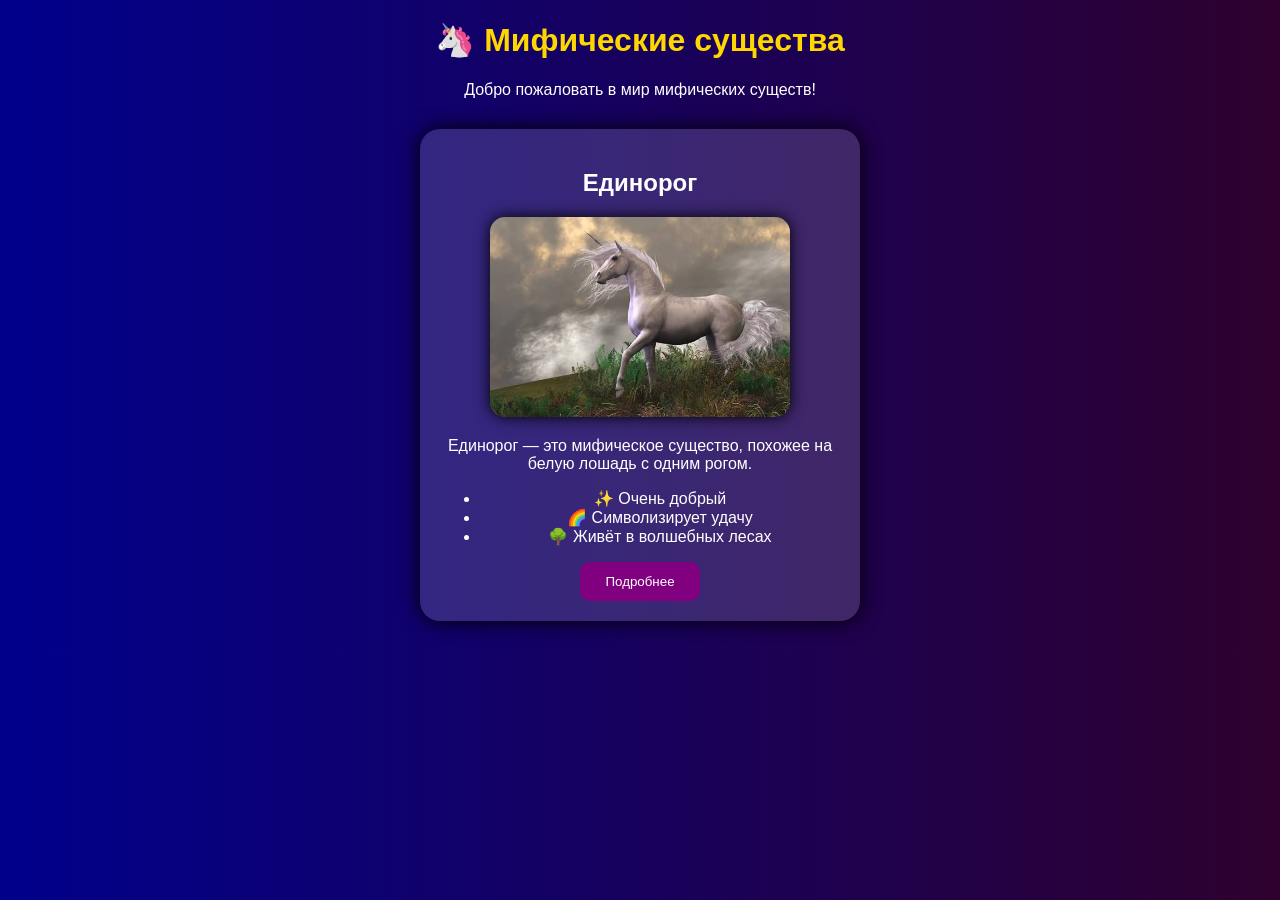
==== index.html @ eb00fedf "Add files via upload" ====
<!DOCTYPE html>
<html lang="ru">

<head>
    <meta charset="UTF-8">
    <title>Мифические существа</title>
    <link rel="stylesheet" href="style.css">
</head>

<body>

    <h1>🦄 Мифические существа</h1>

    <p>Добро пожаловать в мир мифических существ!</p>

    <div class="card">
        <h2>Единорог</h2>

        <img src="unicorn.jpg" alt="Единорог" width="300">

        <p>
            Единорог — это мифическое существо, похожее на белую лошадь с одним рогом.
        </p>

        <ul>
            <li>✨ Очень добрый</li>
            <li>🌈 Символизирует удачу</li>
            <li>🌳 Живёт в волшебных лесах</li>
        </ul>

        <button>Подробнее</button>
    </div>

</body>

</html>
---- style.css ----
body {
    background: linear-gradient(to right, darkblue, rgb(46, 1, 46));
    color: white;
    font-family: Arial, sans-serif;
    text-align: center;
}

h1 {
    color: gold;
    transition: 0.5s;
}

h1:hover {
    color: yellow;
    transform: scale(1.1);
}

.card {
    width: 400px;
    margin: 30px auto;
    padding: 20px;
    border-radius: 20px;
    background-color: rgba(255, 255, 255, 0.15);
    box-shadow: 0 0 20px black;
}

img {
    width: 300px;
    border-radius: 15px;
    box-shadow: 0 0 15px black;
    transition: 0.5s;
}

img:hover {
    transform: scale(1.05);
}

button {
    background-color: purple;
    color: white;
    border: none;
    padding: 12px 25px;
    border-radius: 10px;
    cursor: pointer;
    transition: 0.5s;
}

button:hover {
    background-color: blue;
    transform: scale(1.1);
}
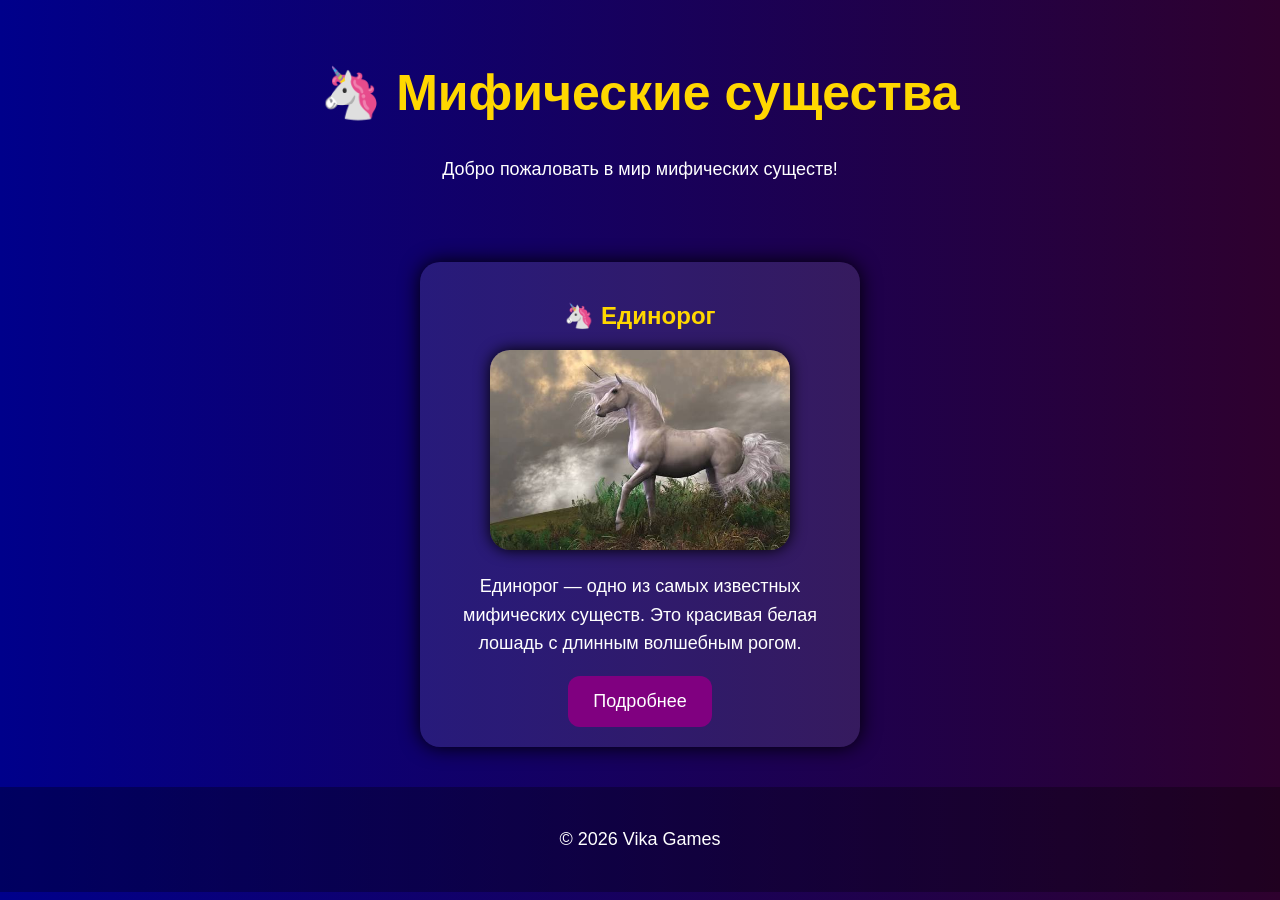
==== commit aea0ea79: "Add files via upload" ====
--- a/index.html
+++ b/index.html
@@ -3,33 +3,45 @@
 
 <head>
     <meta charset="UTF-8">
+    <meta name="viewport" content="width=device-width, initial-scale=1.0">
     <title>Мифические существа</title>
     <link rel="stylesheet" href="style.css">
 </head>
 
 <body>
 
+<header>
     <h1>🦄 Мифические существа</h1>
 
     <p>Добро пожаловать в мир мифических существ!</p>
+</header>
 
-    <div class="card">
-        <h2>Единорог</h2>
+<main>
 
-        <img src="unicorn.jpg" alt="Единорог" width="300">
+<div class="card">
 
-        <p>
-            Единорог — это мифическое существо, похожее на белую лошадь с одним рогом.
-        </p>
+    <h2>🦄 Единорог</h2>
 
-        <ul>
-            <li>✨ Очень добрый</li>
-            <li>🌈 Символизирует удачу</li>
-            <li>🌳 Живёт в волшебных лесах</li>
-        </ul>
+    <img src="unicorn.jpg" alt="Единорог">
 
+    <p>
+        Единорог — одно из самых известных мифических существ.
+        Это красивая белая лошадь с длинным волшебным рогом.
+    </p>
+
+    <a href="unicorn.html">
         <button>Подробнее</button>
-    </div>
+    </a>
+
+</div>
+
+</main>
+
+<footer>
+
+<p>© 2026 Vika Games</p>
+
+</footer>
 
 </body>
 
--- a/style.css
+++ b/style.css
@@ -2,11 +2,18 @@
     background: linear-gradient(to right, darkblue, rgb(46, 1, 46));
     color: white;
     font-family: Arial, sans-serif;
+    margin: 0;
+    padding: 0;
+}
+
+header {
     text-align: center;
+    padding: 30px;
 }
 
 h1 {
     color: gold;
+    font-size: 50px;
     transition: 0.5s;
 }
 
@@ -15,19 +22,29 @@
     transform: scale(1.1);
 }
 
+h2 {
+    color: gold;
+}
+
+p {
+    font-size: 18px;
+    line-height: 1.6;
+}
+
 .card {
     width: 400px;
     margin: 30px auto;
     padding: 20px;
+    background-color: rgba(255, 255, 255, 0.1);
     border-radius: 20px;
-    background-color: rgba(255, 255, 255, 0.15);
-    box-shadow: 0 0 20px black;
+    box-shadow: 0px 0px 20px black;
+    text-align: center;
 }
 
 img {
     width: 300px;
-    border-radius: 15px;
-    box-shadow: 0 0 15px black;
+    border-radius: 20px;
+    box-shadow: 0px 0px 15px black;
     transition: 0.5s;
 }
 
@@ -39,13 +56,21 @@
     background-color: purple;
     color: white;
     border: none;
-    padding: 12px 25px;
-    border-radius: 10px;
+    border-radius: 12px;
+    padding: 15px 25px;
     cursor: pointer;
     transition: 0.5s;
+    font-size: 18px;
 }
 
 button:hover {
     background-color: blue;
     transform: scale(1.1);
+}
+
+footer {
+    text-align: center;
+    padding: 20px;
+    margin-top: 40px;
+    background-color: rgba(0, 0, 0, 0.3);
 }
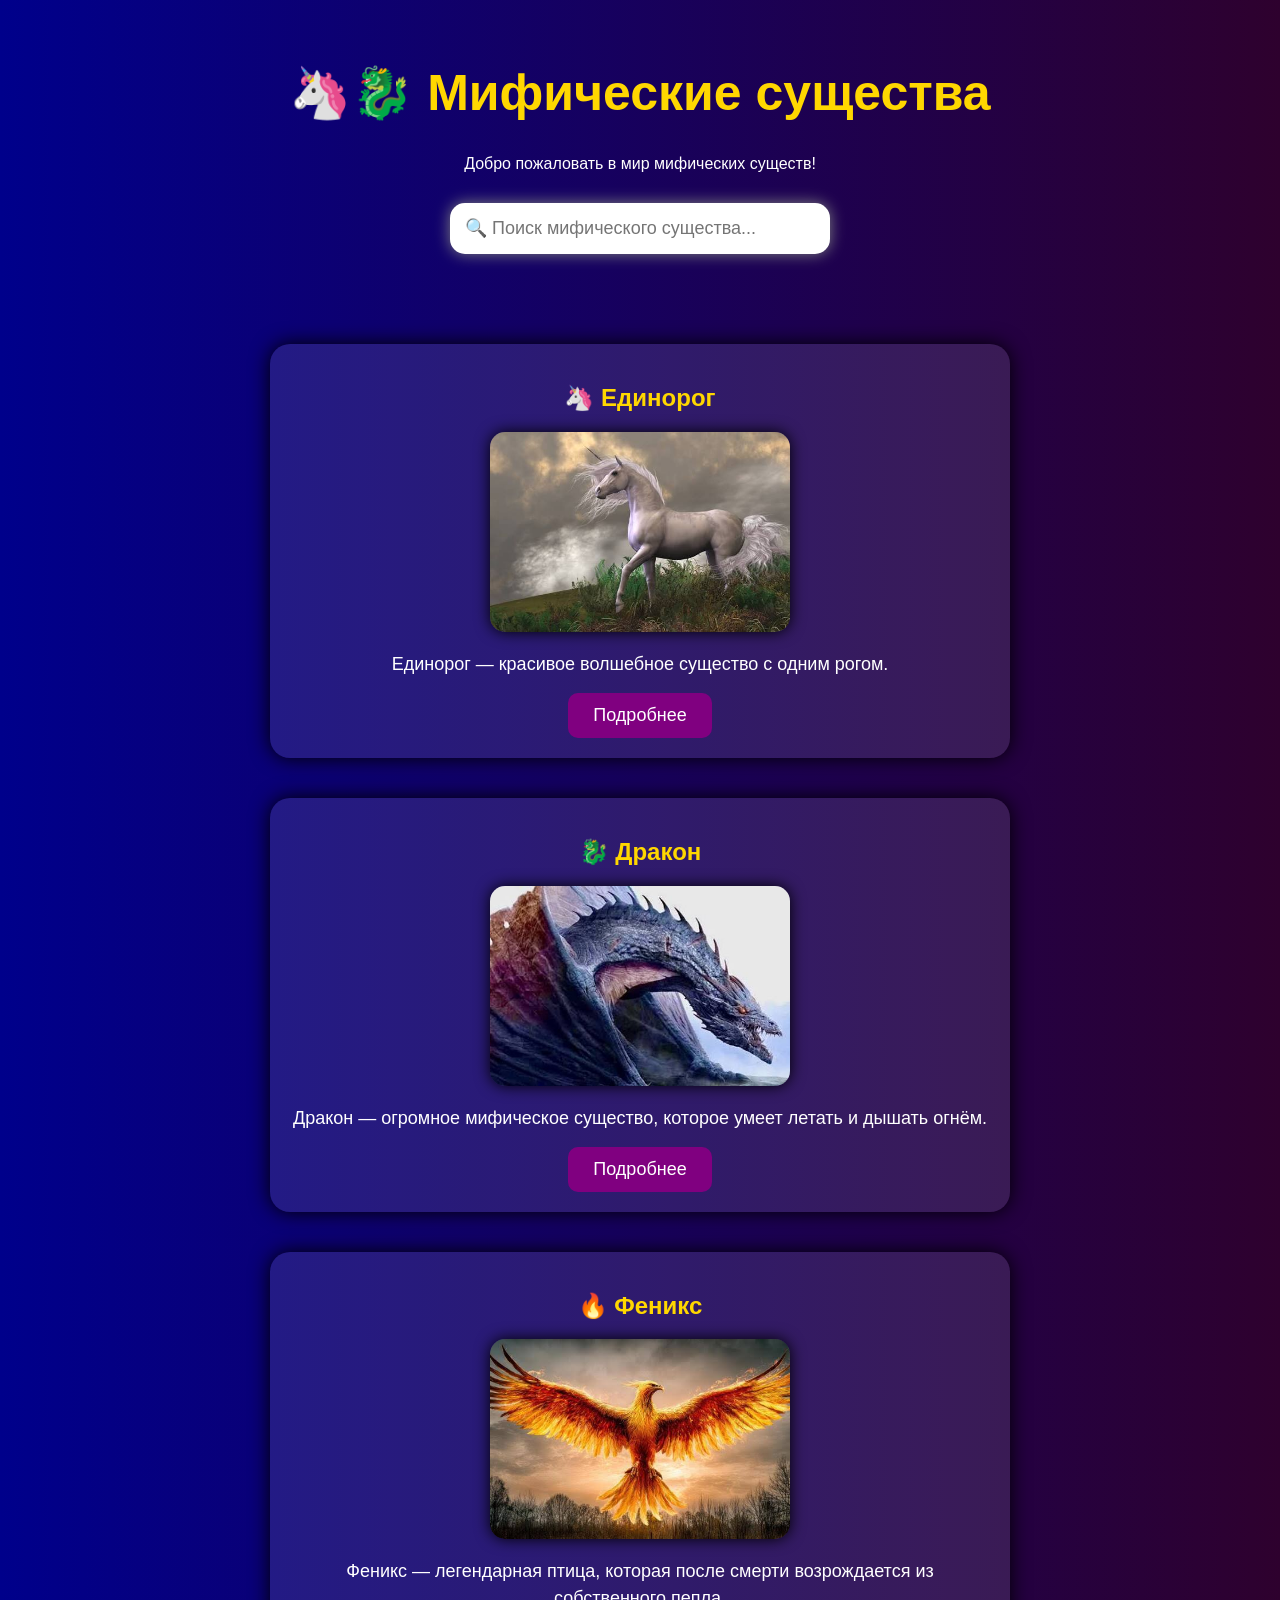
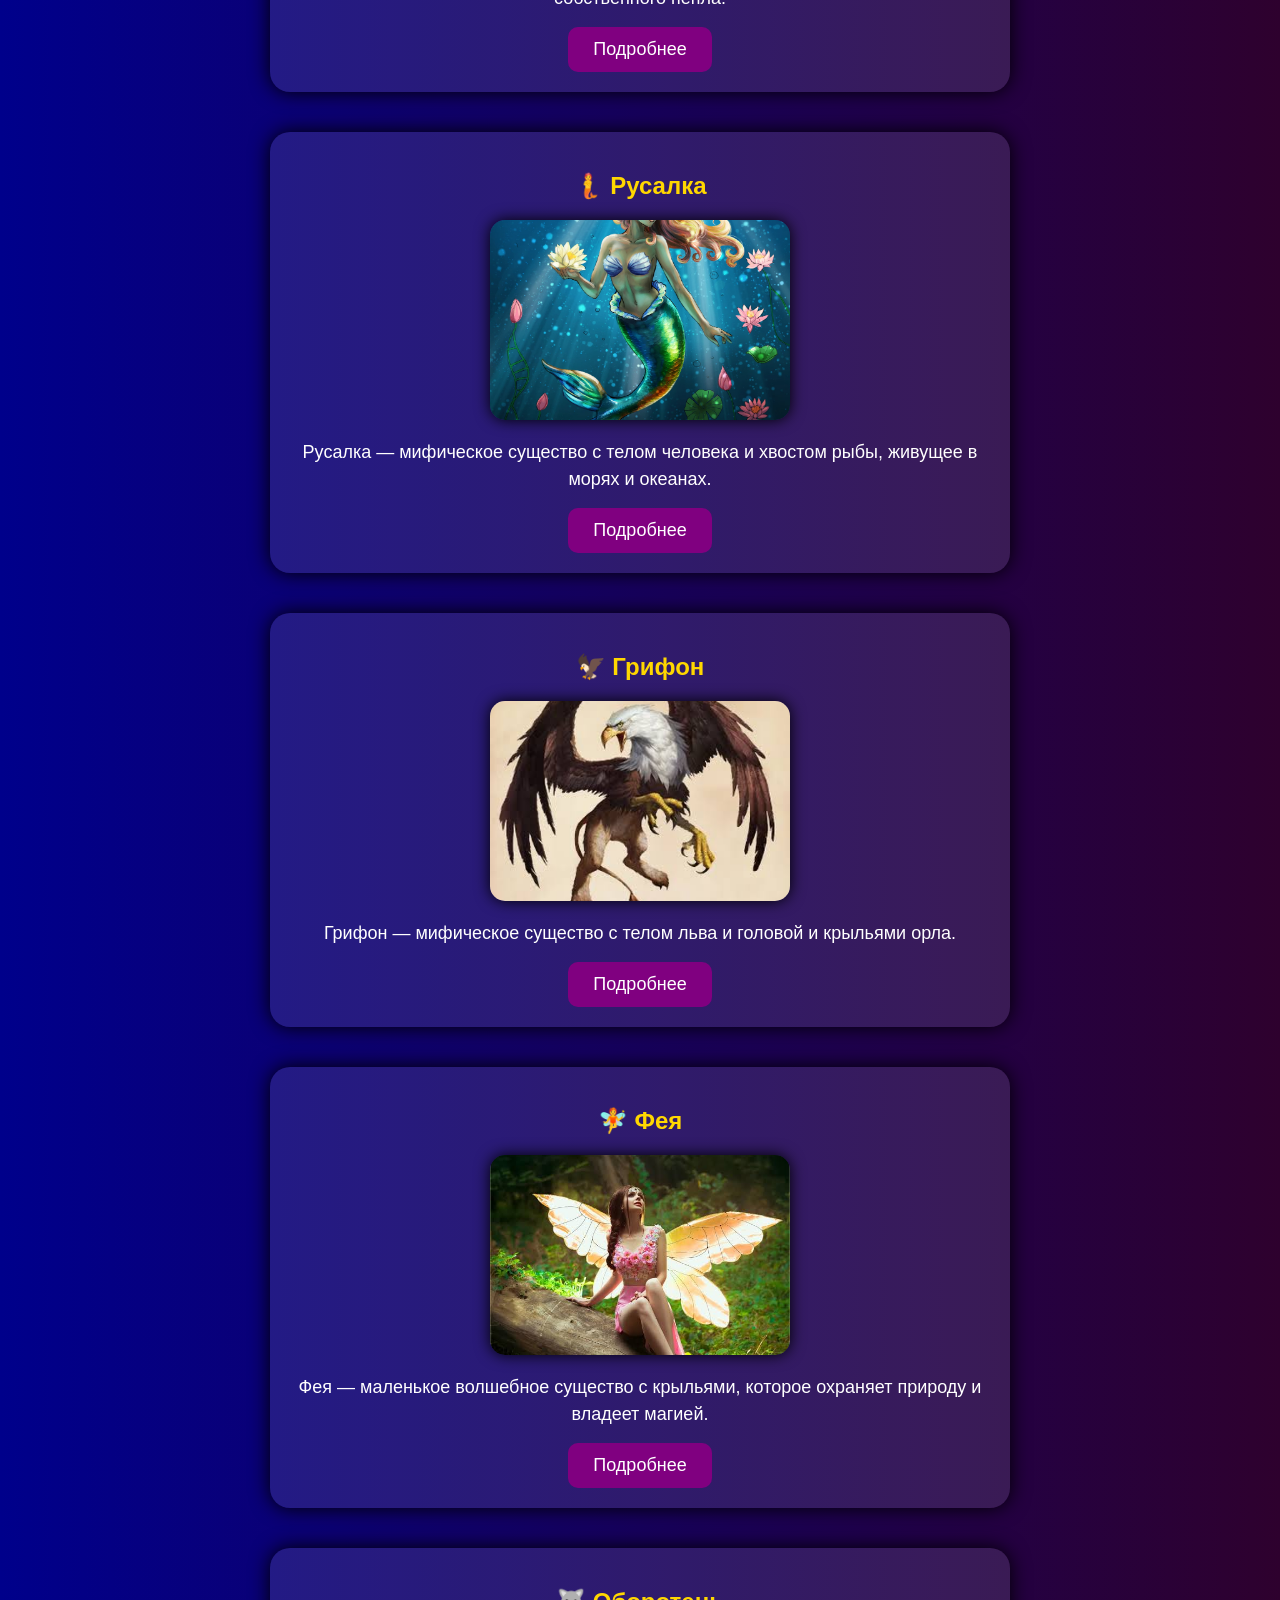
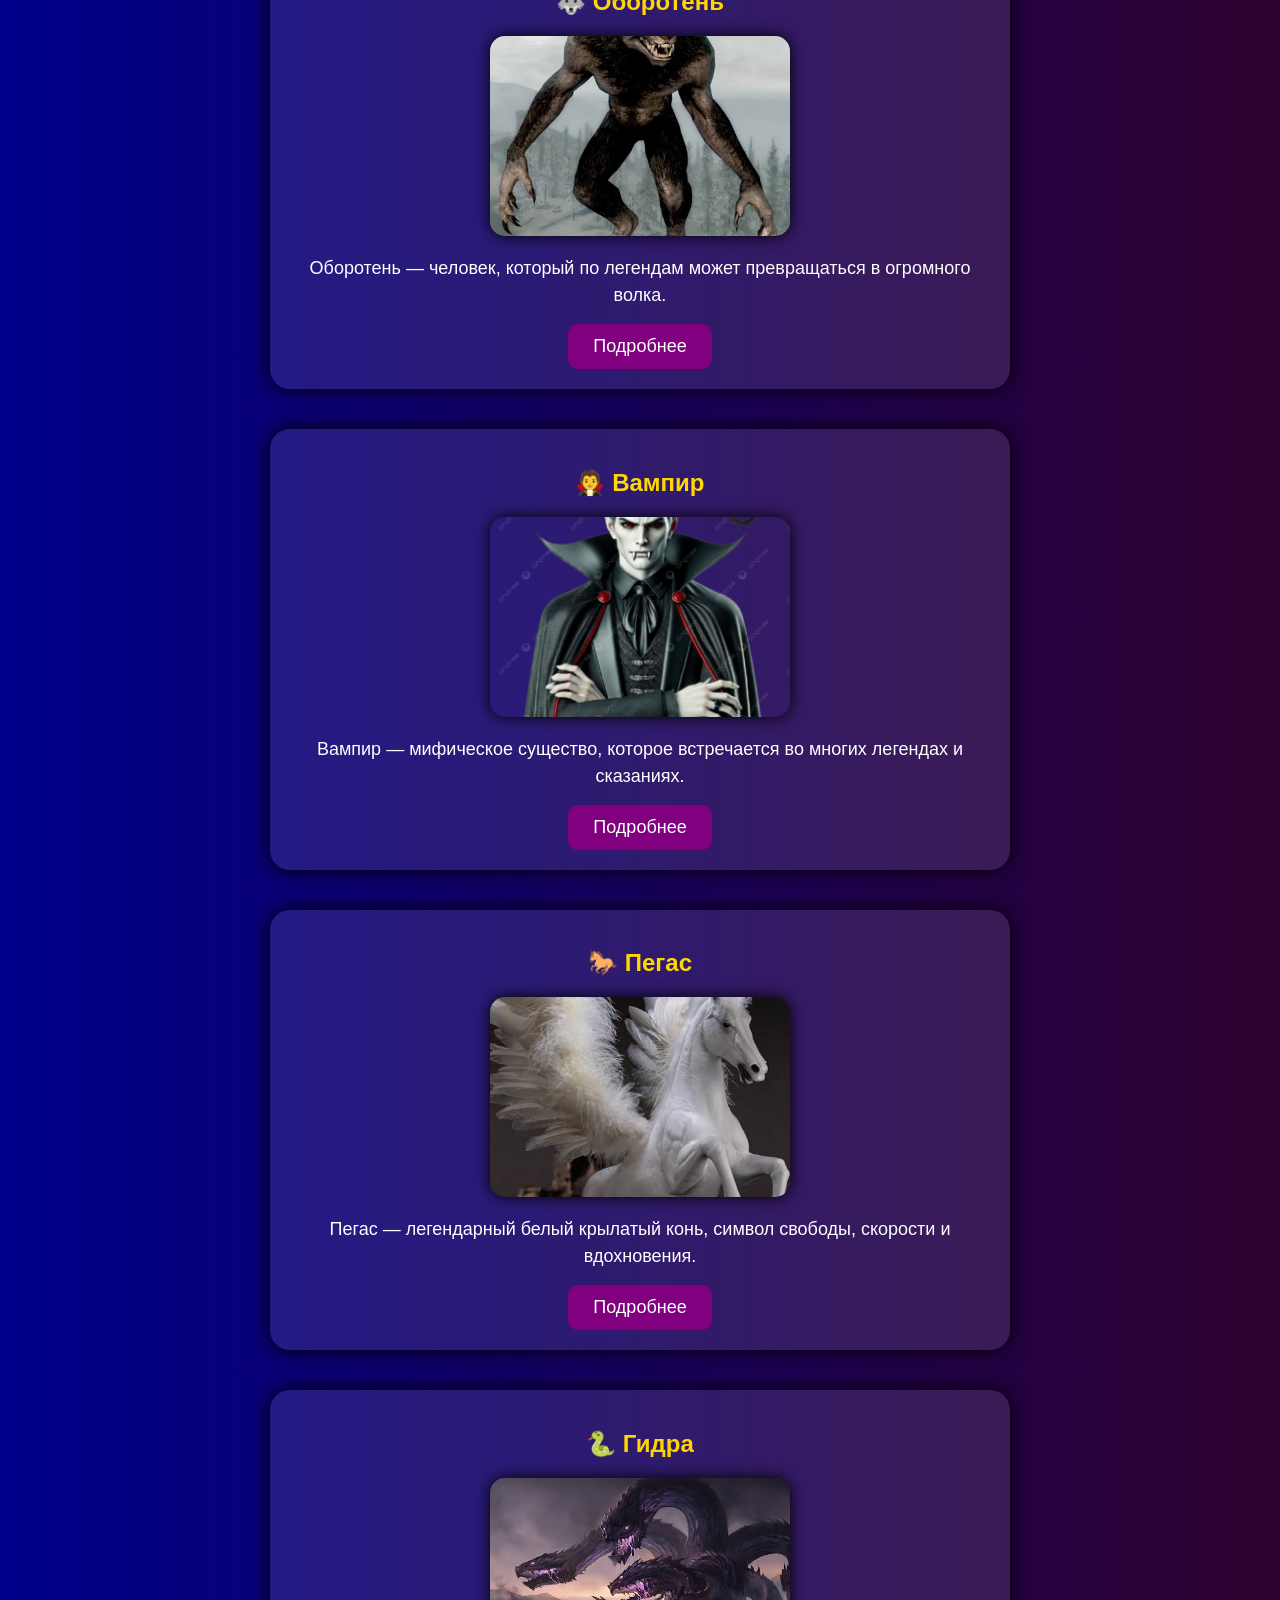
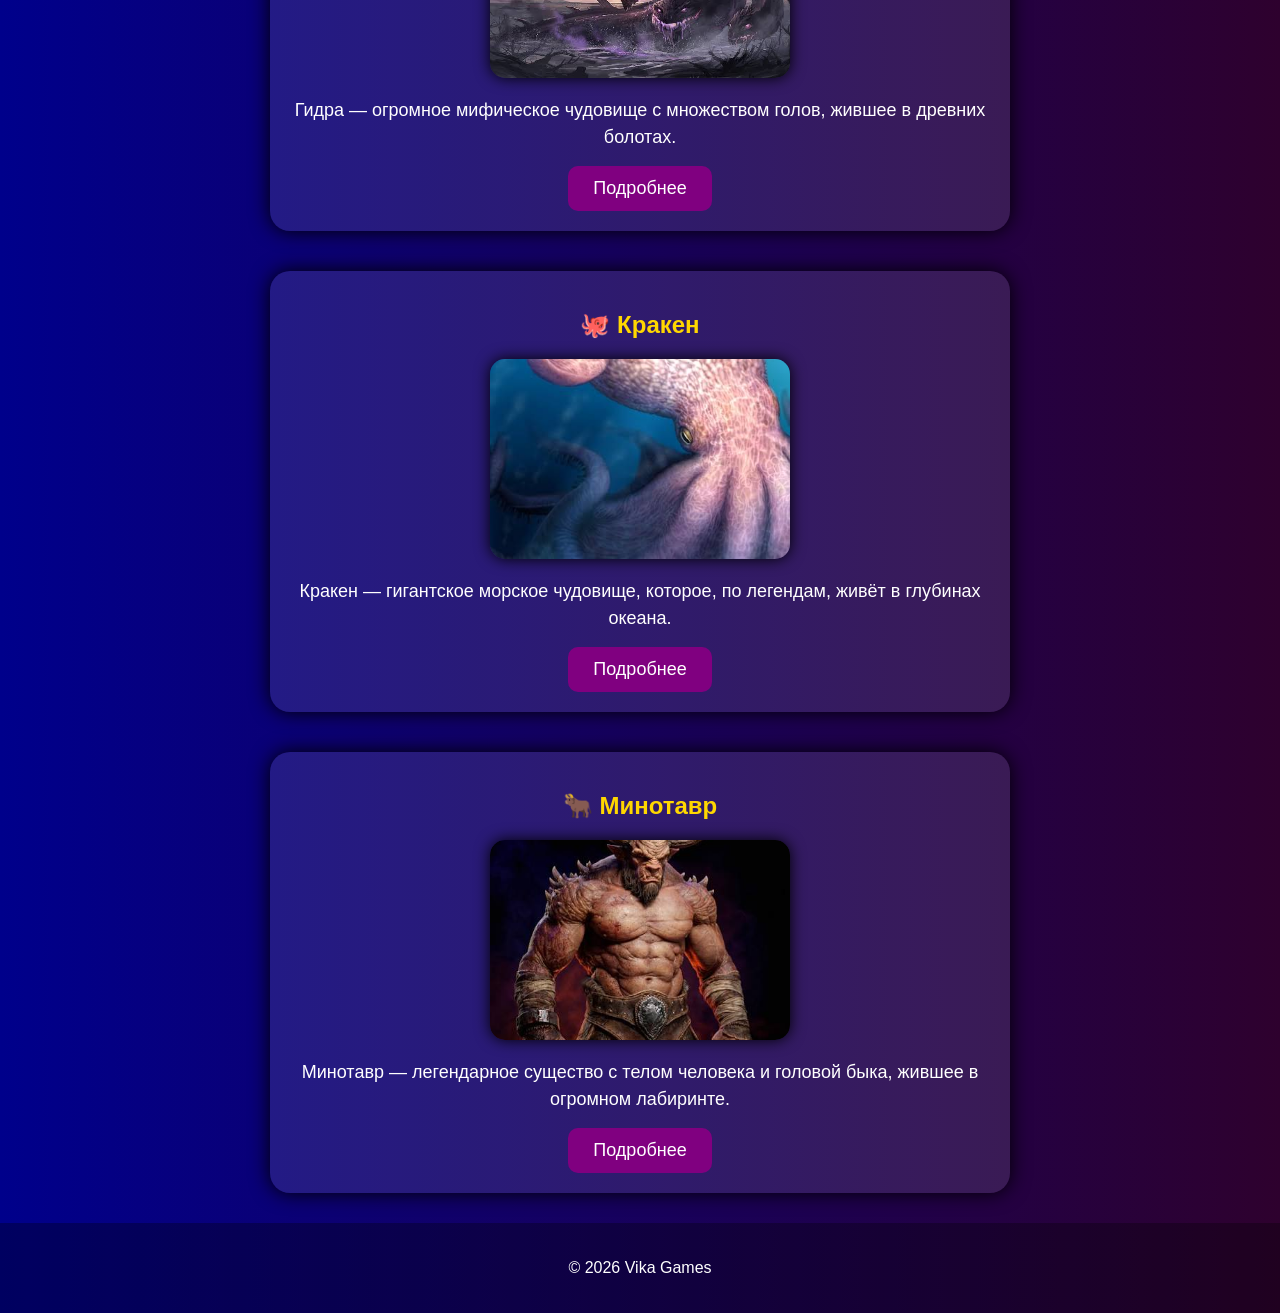
==== commit 3c7959f2: "Add files via upload" ====
--- a/index.html
+++ b/index.html
@@ -10,38 +10,230 @@
 
 <body>
 
-<header>
-    <h1>🦄 Мифические существа</h1>
-
-    <p>Добро пожаловать в мир мифических существ!</p>
-</header>
-
-<main>
-
-<div class="card">
-
-    <h2>🦄 Единорог</h2>
-
-    <img src="unicorn.jpg" alt="Единорог">
-
-    <p>
-        Единорог — одно из самых известных мифических существ.
-        Это красивая белая лошадь с длинным волшебным рогом.
-    </p>
-
-    <a href="unicorn.html">
-        <button>Подробнее</button>
-    </a>
-
-</div>
-
-</main>
-
-<footer>
-
-<p>© 2026 Vika Games</p>
-
-</footer>
+    <header>
+        <h1>🦄🐉 Мифические существа</h1>
+        <p>Добро пожаловать в мир мифических существ!</p>
+        <div class="search-box">
+
+            <input type="text" id="search" placeholder="🔍 Поиск мифического существа..." onkeyup="searchCards()">
+    </header>
+
+    <main>
+
+        <div class="card creature">
+            <h2>🦄 Единорог</h2>
+
+            <img src="unicorn.jpg" alt="Единорог">
+
+            <p>Единорог — красивое волшебное существо с одним рогом.</p>
+
+            <a href="unicorn.html">
+                <button>Подробнее</button>
+            </a>
+        </div>
+
+        <div class="card creature">
+            <h2>🐉 Дракон</h2>
+
+            <img src="dragon.jpg" alt="Дракон">
+
+            <p>Дракон — огромное мифическое существо, которое умеет летать и дышать огнём.</p>
+
+            <a href="dragon.html">
+                <button>Подробнее</button>
+            </a>
+        </div>
+
+        <div class="card creature">
+
+            <h2>🔥 Феникс</h2>
+
+            <img src="phoenix.jpg" alt="Феникс">
+
+            <p>
+                Феникс — легендарная птица, которая после смерти возрождается из собственного пепла.
+            </p>
+
+            <a href="phoenix.html">
+                <button>Подробнее</button>
+            </a>
+
+        </div>
+
+        <div class="card creature">
+
+            <h2>🧜 Русалка</h2>
+
+            <img src="mermaid.jpg" alt="Русалка">
+
+            <p>
+                Русалка — мифическое существо с телом человека и хвостом рыбы, живущее в морях и океанах.
+            </p>
+
+            <a href="mermaid.html">
+                <button>Подробнее</button>
+            </a>
+
+        </div>
+
+        <div class="card creature">
+
+            <h2>🦅 Грифон</h2>
+
+            <img src="griffin.jpg" alt="Грифон">
+
+            <p>
+                Грифон — мифическое существо с телом льва и головой и крыльями орла.
+            </p>
+
+            <a href="griffin.html">
+                <button>Подробнее</button>
+            </a>
+
+        </div>
+
+        <div class="card creature">
+
+            <h2>🧚 Фея</h2>
+
+            <img src="fairy.jpg" alt="Фея">
+
+            <p>
+                Фея — маленькое волшебное существо с крыльями, которое охраняет природу и владеет магией.
+            </p>
+
+            <a href="fairy.html">
+                <button>Подробнее</button>
+            </a>
+
+        </div>
+
+        <div class="card creature">
+
+            <h2>🐺 Оборотень</h2>
+
+            <img src="werewolf.jpg" alt="Оборотень">
+
+            <p>
+                Оборотень — человек, который по легендам может превращаться в огромного волка.
+            </p>
+
+            <a href="werewolf.html">
+                <button>Подробнее</button>
+            </a>
+
+        </div>
+
+        <div class="card creature">
+
+            <h2>🧛 Вампир</h2>
+
+            <img src="vampire.jpg" alt="Вампир">
+
+            <p>
+                Вампир — мифическое существо, которое встречается во многих легендах и сказаниях.
+            </p>
+
+            <a href="vampire.html">
+                <button>Подробнее</button>
+            </a>
+
+        </div>
+
+        <div class="card creature">
+
+            <h2>🐎 Пегас</h2>
+
+            <img src="pegasus.jpg" alt="Пегас">
+
+            <p>
+                Пегас — легендарный белый крылатый конь, символ свободы, скорости и вдохновения.
+            </p>
+
+            <a href="pegasus.html">
+                <button>Подробнее</button>
+            </a>
+
+        </div>
+
+        <div class="card creature">
+
+            <h2>🐍 Гидра</h2>
+
+            <img src="hydra.jpg" alt="Гидра">
+
+            <p>
+                Гидра — огромное мифическое чудовище с множеством голов, жившее в древних болотах.
+            </p>
+
+            <a href="hydra.html">
+                <button>Подробнее</button>
+            </a>
+
+        </div>
+
+        <div class="card creature">
+
+            <h2>🐙 Кракен</h2>
+
+            <img src="kraken.jpg" alt="Кракен">
+
+            <p>
+                Кракен — гигантское морское чудовище, которое, по легендам, живёт в глубинах океана.
+            </p>
+
+            <a href="kraken.html">
+                <button>Подробнее</button>
+            </a>
+
+        </div>
+
+        <div class="card creature">
+
+            <h2>🐂 Минотавр</h2>
+
+            <img src="minotaur.jpg" alt="Минотавр">
+
+            <p>
+                Минотавр — легендарное существо с телом человека и головой быка, жившее в огромном лабиринте.
+            </p>
+
+            <a href="minotaur.html">
+                <button>Подробнее</button>
+            </a>
+
+        </div>
+
+    </main>
+
+    <footer>
+        <p>© 2026 Vika Games</p>
+    </footer>
+
+    <script>
+
+        function searchCards() {
+
+            let input = document.getElementById("search");
+            let filter = input.value.toLowerCase();
+
+            let cards = document.getElementsByClassName("creature");
+
+            for (let i = 0; i < cards.length; i++) {
+
+                let title = cards[i].getElementsByTagName("h2")[0];
+
+                if (title.innerText.toLowerCase().includes(filter)) {
+                    cards[i].style.display = "block";
+                } else {
+                    cards[i].style.display = "none";
+                }
+
+            }
+
+        }
+
+    </script>
 
 </body>
 
--- a/style.css
+++ b/style.css
@@ -14,50 +14,56 @@
 h1 {
     color: gold;
     font-size: 50px;
-    transition: 0.5s;
-}
-
-h1:hover {
-    color: yellow;
-    transform: scale(1.1);
 }
 
 h2 {
     color: gold;
 }
 
-p {
-    font-size: 18px;
-    line-height: 1.6;
+main {
+    display: flex;
+    justify-content: center;
+    gap: 40px;
+    flex-wrap: wrap;
+    padding: 30px;
 }
 
 .card {
-    width: 400px;
-    margin: 30px auto;
-    padding: 20px;
+    width: 350px;
     background-color: rgba(255, 255, 255, 0.1);
     border-radius: 20px;
+    padding: 20px;
+    text-align: center;
     box-shadow: 0px 0px 20px black;
+}
+
+.card img {
+    width: 300px;
+    height: 200px;
+    object-fit: cover;
+    border-radius: 15px;
+    box-shadow: 0px 0px 15px black;
+    transition: 0.5s;
     text-align: center;
 }
 
-img {
-    width: 300px;
-    border-radius: 20px;
-    box-shadow: 0px 0px 15px black;
-    transition: 0.5s;
+.card img:hover {
+    transform: scale(1.05);
 }
 
-img:hover {
-    transform: scale(1.05);
+.card p {
+    font-size: 18px;
+    line-height: 1.5;
+    text-align: center;
+    margin: 15px 0;
 }
 
 button {
     background-color: purple;
     color: white;
     border: none;
-    border-radius: 12px;
-    padding: 15px 25px;
+    border-radius: 10px;
+    padding: 12px 25px;
     cursor: pointer;
     transition: 0.5s;
     font-size: 18px;
@@ -71,6 +77,72 @@
 footer {
     text-align: center;
     padding: 20px;
-    margin-top: 40px;
     background-color: rgba(0, 0, 0, 0.3);
+}
+
+main {
+    display: flex;
+    justify-content: center;
+    padding: 30px;
+}
+
+.card {
+    width: 700px;
+    text-align: center;
+}
+
+.card ul {
+    display: inline-block;
+    text-align: left;
+}
+
+.search-box {
+    text-align: center;
+    margin: 30px;
+}
+
+#search {
+    width: 350px;
+    padding: 15px;
+    font-size: 18px;
+    border-radius: 15px;
+    border: none;
+    outline: none;
+    box-shadow: 0px 0px 15px gray;
+}
+
+@media (max-width: 768px) {
+
+    header h1 {
+        font-size: 35px;
+    }
+
+    header p {
+        font-size: 18px;
+    }
+
+    main {
+        flex-direction: column;
+        align-items: center;
+    }
+
+    .card {
+        width: 90%;
+    }
+
+    .card img {
+        width: 100%;
+        height: auto;
+    }
+
+    #search {
+        width: 85%;
+    }
+
+    button {
+        width: 100%;
+        font-size: 18px;
+        padding: 15px;
+    }
+
 }
